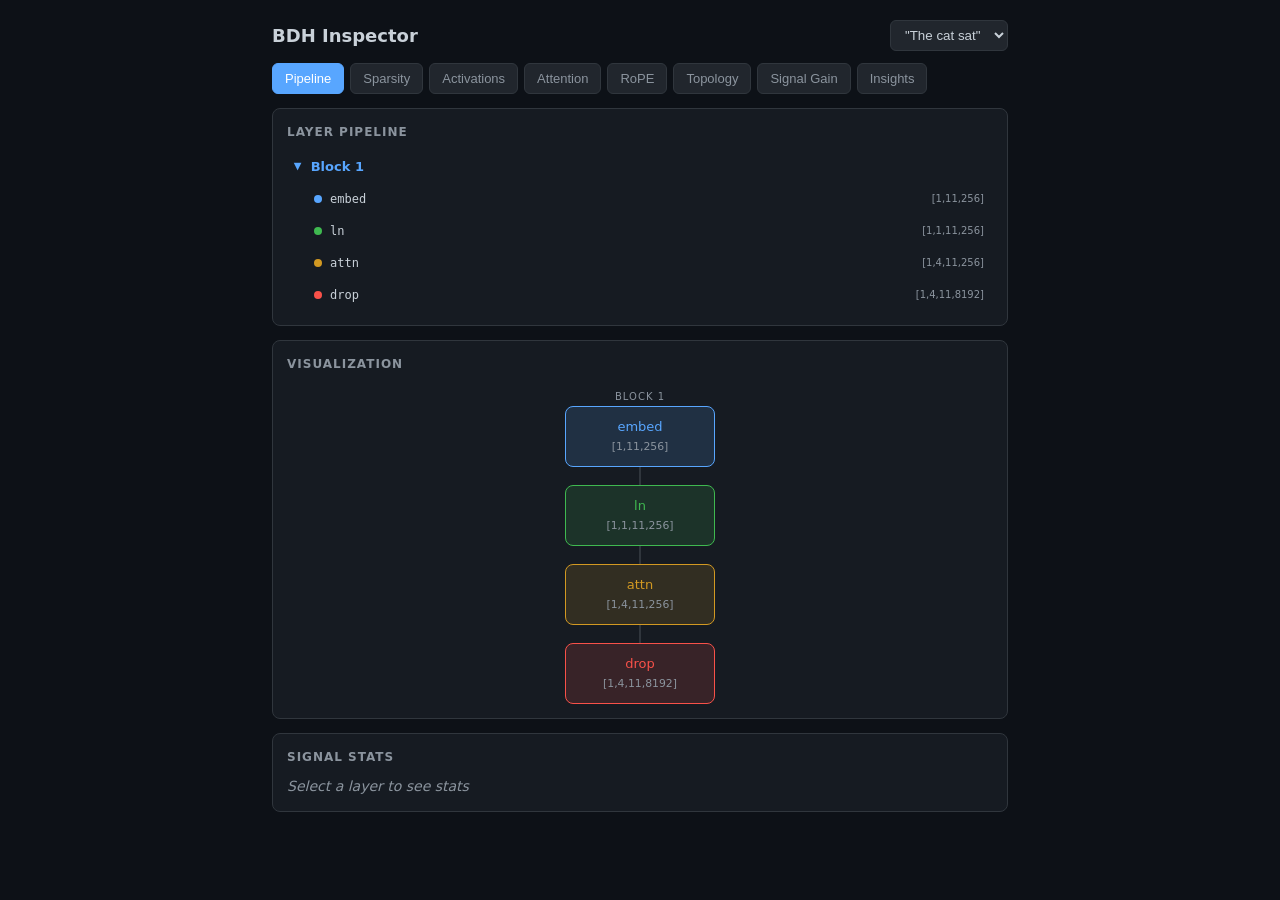
==== index.html @ 553205f7 "Update index.html" ====
<!DOCTYPE html>
<html lang="en">
<head>
<meta charset="UTF-8">
<meta name="viewport" content="width=device-width, initial-scale=1.0">
<title>BDH Inspector</title>
<link rel="stylesheet" href="styles.css">
</head>
<body>

<header class="top-bar">
  <h1>BDH Inspector</h1>
  <select id="inputSelect">
    <option value="0">"The cat sat"</option>
  </select>
</header>

<nav class="bottom-bar">
  <button class="signal-btn active" data-signal="pipeline">Pipeline</button>
  <button class="signal-btn" data-signal="sparsity">Sparsity</button>
  <button class="signal-btn" data-signal="activations">Activations</button>
  <button class="signal-btn" data-signal="attention">Attention</button>
  <button class="signal-btn" data-signal="rope">RoPE</button>
</nav>

<section class="card">
  <h3>Layer Pipeline</h3>
  <div id="treeContent"></div>
</section>

<section class="card">
  <h3>Visualization</h3>
  <div id="vizContainer"></div>
</section>

<section class="card">
  <h3>Signal Stats</h3>
  <div id="statsContent">
    <p class="placeholder">Select a layer to see stats</p>
  </div>
</section>


<script src="data.js"></script>
<script src="js/utils.js"></script>
<script src="js/pipeline.js"></script>
<script src="js/sparsity.js"></script>
<script src="js/comparison.js"></script>

<script src="js/app.js"></script>
<script src="js/topology.js"></script>
<script src="js/unlock.js"></script>

<script src="js/gain.js"></script>

<script src="js/insights.js"></script>
</body>
</html>
---- styles.css ----
* { margin:0; padding:0; box-sizing:border-box; }

:root{
  --bg:#0d1117; --panel:#161b22; --hover:#21262d; --border:#30363d;
  --text:#c9d1d9; --dim:#8b949e;
  --blue:#58a6ff; --green:#3fb950; --orange:#d29922; --red:#f85149;
}

body{
  background:var(--bg); color:var(--text);
  font:14px/1.5 system-ui,-apple-system,'Segoe UI',sans-serif;
  max-width:760px; margin:0 auto; padding:12px;
}

/* header */
.top-bar{ display:flex; align-items:center; justify-content:space-between; gap:10px; flex-wrap:wrap; padding:8px 0 12px; }
.top-bar h1{ font-size:18px; }
.top-bar select{ background:var(--hover); color:var(--text); border:1px solid var(--border); border-radius:6px; padding:6px 10px; }

/* signal buttons */
.bottom-bar{ display:flex; flex-wrap:wrap; gap:6px; margin-bottom:14px; }
.signal-btn{ background:var(--hover); color:var(--dim); border:1px solid var(--border); border-radius:6px; padding:7px 12px; font-size:13px; cursor:pointer; }
.signal-btn.active{ background:var(--blue); border-color:var(--blue); color:#fff; }

/* cards */
.card{ background:var(--panel); border:1px solid var(--border); border-radius:8px; padding:14px; margin-bottom:14px; }
.card h3{ font-size:12px; text-transform:uppercase; letter-spacing:1px; color:var(--dim); margin-bottom:10px; }

/* layer tree */
.block-header{ display:flex; align-items:center; gap:8px; color:var(--blue); font-weight:600; font-size:13px; padding:6px 8px; border-radius:6px; cursor:pointer; }
.block-header:hover{ background:var(--hover); }
.block-toggle{ font-size:10px; transition:transform .2s; }
.block-group.expanded .block-toggle{ transform:rotate(90deg); }
.block-items{ display:none; padding-left:18px; }
.block-group.expanded .block-items{ display:block; }
.layer-node{ display:flex; align-items:center; gap:8px; font-size:12px; padding:6px 8px; border-radius:6px; cursor:pointer; border:1px solid transparent; }
.layer-node:hover{ background:var(--hover); }
.layer-node.active{ border-color:var(--blue); background:rgba(88,166,255,.1); }
.node-dot{ width:8px; height:8px; border-radius:50%; }
.node-dot.embed{background:var(--blue)} .node-dot.ln{background:var(--green)}
.node-dot.attn{background:var(--orange)} .node-dot.drop{background:var(--red)}
.node-name{ font-family:monospace; }
.node-shape{ margin-left:auto; color:var(--dim); font-size:10px; }

/* stats */
.stat-row{ display:flex; justify-content:space-between; gap:10px; padding:6px 0; border-bottom:1px solid var(--border); font-size:13px; }
.stat-label{ color:var(--dim); }
.stat-value{ font-family:monospace; }
.stat-value.highlight{ color:var(--green); font-weight:600; }
.sparkline{ display:flex; align-items:flex-end; gap:2px; height:40px; margin-top:10px; padding:6px; background:var(--bg); border-radius:6px; }
.spark-bar{ flex:1; background:var(--blue); min-height:2px; opacity:.7; }
.placeholder{ color:var(--dim); font-style:italic; }

/* pipeline */
.pipeline-flow{ display:flex; flex-direction:column; align-items:center; }
.block-label{ font-size:10px; letter-spacing:1px; text-transform:uppercase; color:var(--dim); margin:6px 0 2px; }
.flow-node{ min-width:150px; text-align:center; padding:10px 16px; border-radius:8px; font-size:13px; }
.flow-node small{ color:var(--dim); }
.flow-node.embed{ background:rgba(88,166,255,.15); border:1px solid var(--blue); color:var(--blue); }
.flow-node.ln{ background:rgba(63,185,80,.15); border:1px solid var(--green); color:var(--green); }
.flow-node.attn{ background:rgba(210,153,34,.15); border:1px solid var(--orange); color:var(--orange); }
.flow-node.drop{ background:rgba(248,81,73,.15); border:1px solid var(--red); color:var(--red); }
.flow-connector{ width:2px; height:18px; background:var(--border); }
.flow-connector.dashed{ background:repeating-linear-gradient(to bottom,var(--border) 0 4px,transparent 4px 8px); }

/* sparsity */
.sparsity-bar-group{ margin-bottom:10px; }
.sparsity-label{ display:flex; justify-content:space-between; font-size:12px; margin-bottom:4px; }
.sparsity-track{ height:20px; background:var(--hover); border-radius:4px; overflow:hidden; display:flex; }
.sparsity-fill{ height:100%; }
.sparsity-fill.embed{background:var(--blue)} .sparsity-fill.ln{background:var(--green)}
.sparsity-fill.attn{background:var(--orange)} .sparsity-fill.drop{background:var(--red)}

/* comparison */
.comparison-grid{ display:grid; grid-template-columns:1fr; gap:12px; }
@media(min-width:600px){ .comparison-grid{ grid-template-columns:repeat(3,1fr); } }
.comparison-card{ background:var(--bg); border:1px solid var(--border); border-radius:8px; padding:12px; }
.comparison-card h4{ font-size:12px; color:var(--dim); margin-bottom:8px; }
.comparison-metric{ display:flex; justify-content:space-between; font-size:12px; padding:4px 0; }

/* locked / misc */
.locked-overlay{ text-align:center; padding:30px 10px; color:var(--dim); }
.lock-icon{ font-size:40px; margin-bottom:10px; opacity:.5; }
.locked-overlay h3{ margin-bottom:8px; color:var(--text); }
.locked-overlay p{ font-size:13px; max-width:400px; margin:0 auto; }
.viz-title{ font-size:14px; margin-bottom:10px; }
.viz-note{ color:var(--dim); font-size:12px; margin-top:10px; }
.attn-grid{ display:grid; grid-template-columns:repeat(auto-fit,minmax(160px,1fr)); gap:12px; }
.head-card{ background:var(--bg); border:1px solid var(--border); border-radius:8px; padding:10px; }
.head-card h4{ font-size:12px; color:var(--orange); margin-bottom:6px; }
.head-card canvas{ width:100%; image-rendering:pixelated; }
#ropeCanvas{ width:100%; background:var(--bg); border:1px solid var(--border); border-radius:8px; }
.level-select{ margin-bottom:10px; font-size:12px; color:var(--dim); }
.level-select select{ background:var(--hover); color:var(--text); border:1px solid var(--border); border-radius:6px; padding:4px 8px; }
.token-strip{ font-family:monospace; font-size:11px; color:var(--dim); margin-bottom:8px; }


.sparkline {
  display: flex !important;
  align-items: flex-end !important;
  gap: 2px !important;
  height: 36px !important;        
  margin-top: 8px !important;
  padding: 6px !important;
  background: var(--bg-dark) !important;
  border-radius: 6px !important;
  border: 1px solid var(--border) !important;
  overflow: visible !important;
}

.spark-bar {
  flex: 1 !important;              
  background: var(--accent-blue) !important;
  border-radius: 1px !important;
  min-height: 2px !important;
  opacity: 0.65 !important;       
  transition: transform 0.1s !important;
}


@media (max-width: 600px) {
  .sparkline {
    height: 30px !important;       
    margin-top: 6px !important;
    gap: 1px !important;           
  }

  .stat-row {
    font-size: 11px !important;    
    line-height: 1.3 !important;
    padding: 5px 0 !important;     
  }
}

@media (min-width: 768px) {
  .sparkline {
    height: 40px !important;
  }
}
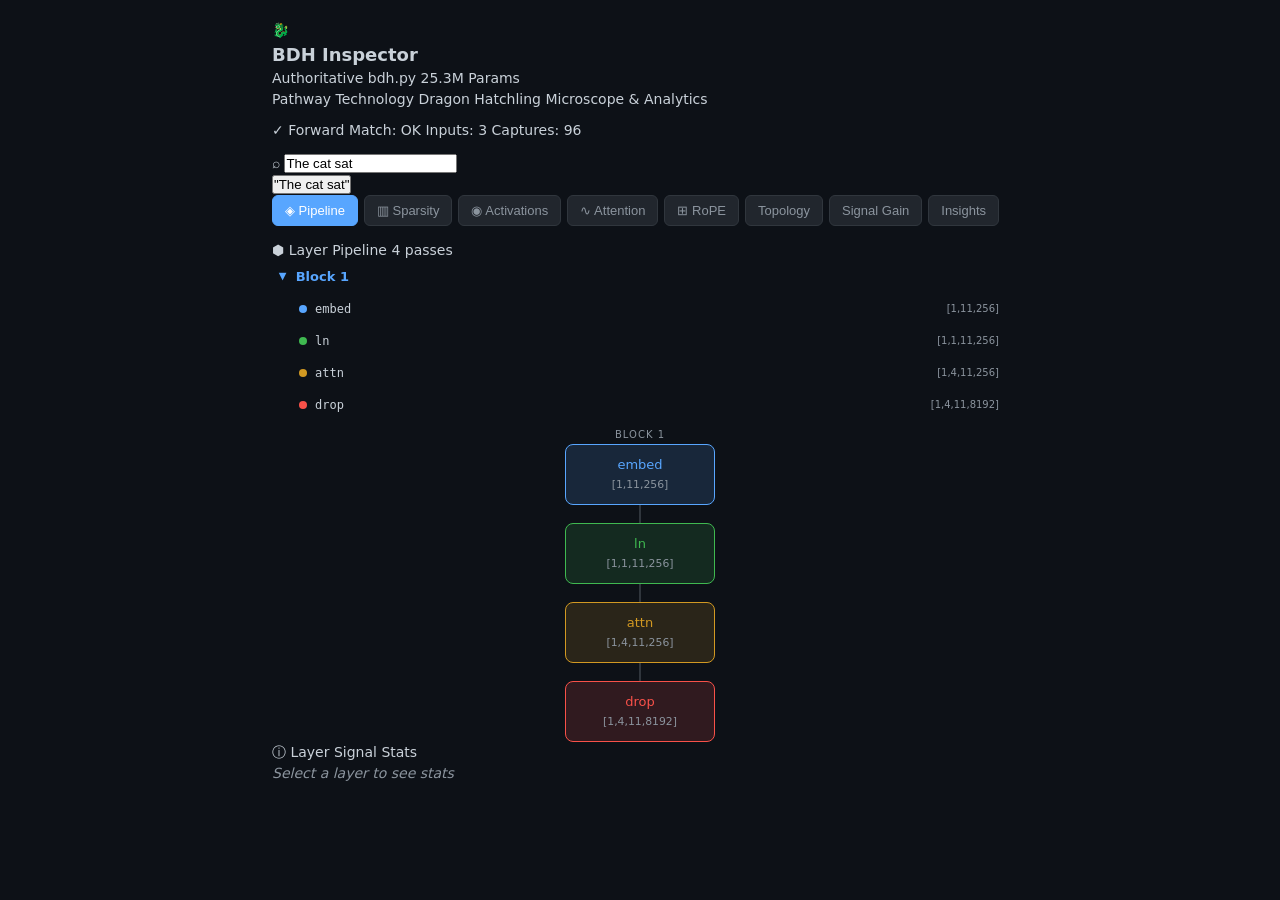
==== commit e4097fb8: "Update index.html" ====
--- a/index.html
+++ b/index.html
@@ -3,56 +3,109 @@
 <head>
 <meta charset="UTF-8">
 <meta name="viewport" content="width=device-width, initial-scale=1.0">
-<title>BDH Inspector</title>
+<title>BDH Inspector — Dragon Hatchling Microscope</title>
+<link rel="preconnect" href="https://fonts.googleapis.com">
+<link href="https://fonts.googleapis.com/css2?family=Inter:wght@400;500;600;700&family=JetBrains+Mono:wght@400;500;600&display=swap" rel="stylesheet">
 <link rel="stylesheet" href="styles.css">
 </head>
 <body>
 
 <header class="top-bar">
-  <h1>BDH Inspector</h1>
-  <select id="inputSelect">
-    <option value="0">"The cat sat"</option>
-  </select>
+  <div class="brand-block">
+    <div class="brand-row">
+      <span class="logo">🐉</span>
+      <h1>BDH Inspector</h1>
+      <span class="badge badge-green">Authoritative bdh.py</span>
+      <span class="badge">25.3M Params</span>
+    </div>
+    <p class="subtitle">Pathway Technology Dragon Hatchling Microscope &amp; Analytics</p>
+  </div>
+  <div class="status-chips">
+    <span class="chip chip-ok">✓ Forward Match: OK</span>
+    <span class="chip">Inputs: 3</span>
+    <span class="chip">Captures: 96</span>
+  </div>
 </header>
 
+<div class="probe-bar">
+  <div class="probe-input">
+    <span class="probe-icon">⌕</span>
+    <input id="probeText" type="text" readonly value="The cat sat">
+  </div>
+  <div class="presets" id="presetRow"></div>
+</div>
+
 <nav class="bottom-bar">
-  <button class="signal-btn active" data-signal="pipeline">Pipeline</button>
-  <button class="signal-btn" data-signal="sparsity">Sparsity</button>
-  <button class="signal-btn" data-signal="activations">Activations</button>
-  <button class="signal-btn" data-signal="attention">Attention</button>
-  <button class="signal-btn" data-signal="rope">RoPE</button>
+  <button class="signal-btn active" data-signal="pipeline">◈ Pipeline</button>
+  <button class="signal-btn" data-signal="sparsity">▥ Sparsity</button>
+  <button class="signal-btn" data-signal="activations">◉ Activations</button>
+  <button class="signal-btn" data-signal="attention">∿ Attention</button>
+  <button class="signal-btn" data-signal="rope">⊞ RoPE</button>
 </nav>
 
-<section class="card">
-  <h3>Layer Pipeline</h3>
-  <div id="treeContent"></div>
-</section>
+<div class="layout">
+  <aside class="sidebar">
+    <div class="side-head">
+      <span class="panel-label">⬢ Layer Pipeline</span>
+      <span class="side-count" id="passCount"></span>
+    </div>
+    <div class="side-body" id="treeContent"></div>
+  </aside>
 
-<section class="card">
-  <h3>Visualization</h3>
-  <div id="vizContainer"></div>
-</section>
+  <main class="main">
+    <section class="panel">
+      <div class="panel-body" id="vizContainer"></div>
+    </section>
+    <section class="panel">
+      <div class="panel-head"><span class="panel-label">ⓘ Layer Signal Stats</span></div>
+      <div class="panel-body" id="statsContent">
+        <p class="placeholder">Select a layer to see stats</p>
+      </div>
+    </section>
+  </main>
+</div>
 
-<section class="card">
-  <h3>Signal Stats</h3>
-  <div id="statsContent">
-    <p class="placeholder">Select a layer to see stats</p>
-  </div>
-</section>
-
+<select id="inputSelect" hidden>
+  <option value="0">"The cat sat"</option>
+  <option value="1">"Machine learning is"</option>
+  <option value="2">"The quick brown fox jumps over the lazy dog"</option>
+</select>
 
 <script src="data.js"></script>
 <script src="js/utils.js"></script>
 <script src="js/pipeline.js"></script>
 <script src="js/sparsity.js"></script>
 <script src="js/comparison.js"></script>
-
 <script src="js/app.js"></script>
 <script src="js/topology.js"></script>
 <script src="js/unlock.js"></script>
+<script src="js/gain.js"></script>
+<script src="js/insights.js"></script>
+<script>
+(function () {
+  var sel = document.getElementById('inputSelect');
+  var probe = document.getElementById('probeText');
+  var row = document.getElementById('presetRow');
+  var count = document.getElementById('passCount');
+  if (!sel || !row || typeof BDH_DATA === 'undefined') return;
 
-<script src="js/gain.js"></script>
+  BDH_DATA.inputs.forEach(function (inp, i) {
+    var b = document.createElement('button');
+    b.type = 'button'; b.className = 'preset-btn'; b.textContent = '"' + inp.text + '"';
+    b.addEventListener('click', function () { sel.value = String(i); sel.dispatchEvent(new Event('change')); });
+    row.appendChild(b);
+  });
 
-<script src="js/insights.js"></script>
+  function sync() {
+    var i = parseInt(sel.value) || 0;
+    var inp = BDH_DATA.inputs[i];
+    if (probe) probe.value = inp.text;
+    if (count) count.textContent = inp.captures.length + ' passes';
+    row.querySelectorAll('.preset-btn').forEach(function (x, j) { x.classList.toggle('active', j === i); });
+  }
+  sel.addEventListener('change', sync);
+  sync();
+})();
+</script>
 </body>
 </html>
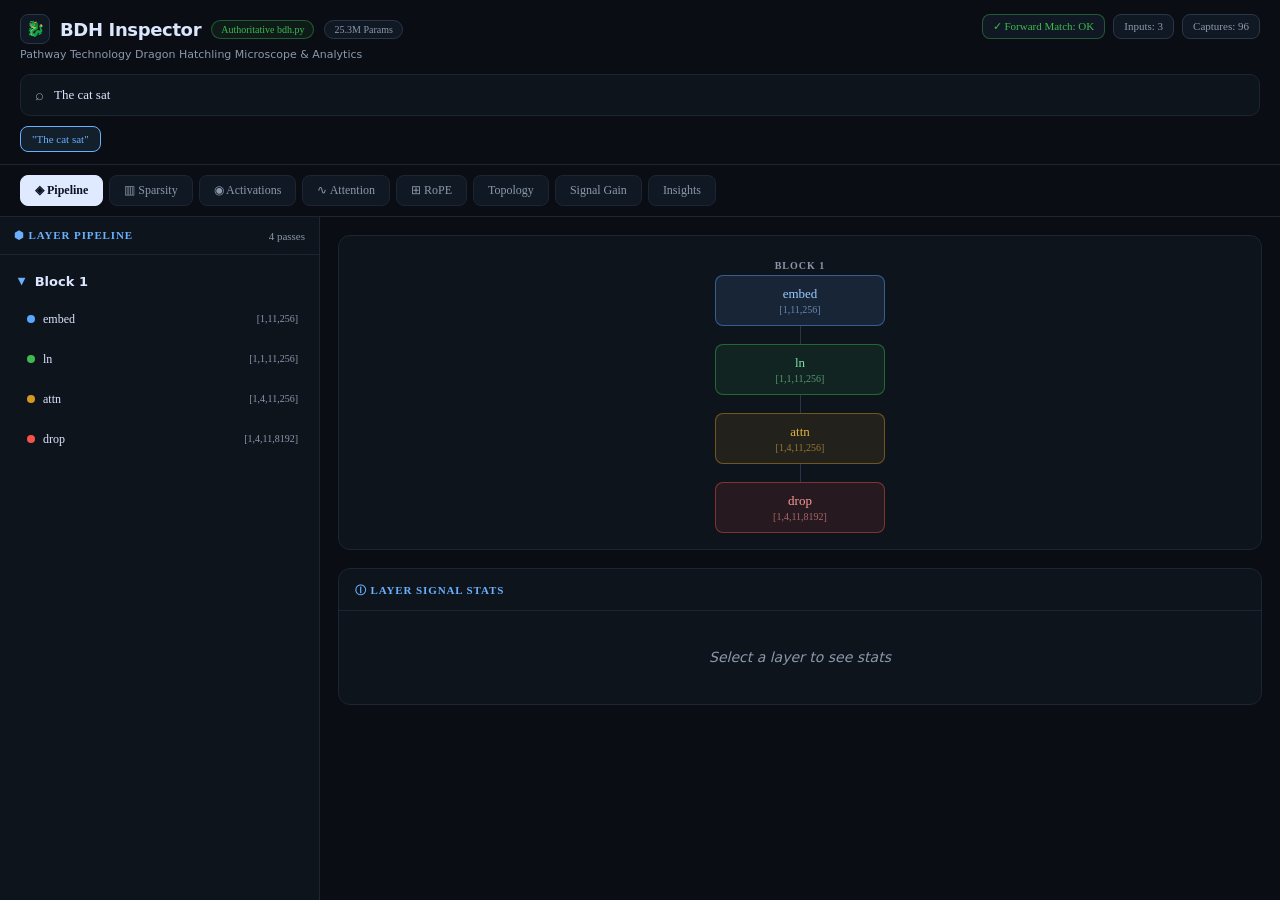
==== commit d240df3e: "Update index.html" ====
--- a/index.html
+++ b/index.html
@@ -81,6 +81,7 @@
 <script src="js/unlock.js"></script>
 <script src="js/gain.js"></script>
 <script src="js/insights.js"></script>
+<script src="js/live.js"></script>
 <script>
 (function () {
   var sel = document.getElementById('inputSelect');
--- a/styles.css
+++ b/styles.css
@@ -1,139 +1,165 @@
 * { margin:0; padding:0; box-sizing:border-box; }
 
 :root{
-  --bg:#0d1117; --panel:#161b22; --hover:#21262d; --border:#30363d;
-  --text:#c9d1d9; --dim:#8b949e;
-  --blue:#58a6ff; --green:#3fb950; --orange:#d29922; --red:#f85149;
+  --bg:#0a0e14; --panel:#0e141c; --panel2:#101823; --border:#1c2534; --border2:#2a3648;
+  --text:#dbe7ff; --dim:#8b98ab; --cyan:#6ab0ff; --green:#3fb950; --orange:#d29922; --red:#f85149; --blue:#58a6ff;
 }
 
-body{
-  background:var(--bg); color:var(--text);
-  font:14px/1.5 system-ui,-apple-system,'Segoe UI',sans-serif;
-  max-width:760px; margin:0 auto; padding:12px;
-}
+html,body{ height:100%; }
+body{ background:var(--bg); color:var(--text); font:14px/1.5 Inter,system-ui,sans-serif; display:flex; flex-direction:column; overflow:hidden; -webkit-font-smoothing:antialiased; }
+::-webkit-scrollbar{ width:8px; height:8px; }
+::-webkit-scrollbar-track{ background:rgba(255,255,255,0.02); }
+::-webkit-scrollbar-thumb{ background:rgba(255,255,255,0.1); border-radius:4px; }
 
 /* header */
-.top-bar{ display:flex; align-items:center; justify-content:space-between; gap:10px; flex-wrap:wrap; padding:8px 0 12px; }
-.top-bar h1{ font-size:18px; }
-.top-bar select{ background:var(--hover); color:var(--text); border:1px solid var(--border); border-radius:6px; padding:6px 10px; }
+.top-bar{ display:flex; align-items:flex-start; justify-content:space-between; gap:16px; padding:14px 20px 10px; flex-wrap:wrap; }
+.brand-row{ display:flex; align-items:center; gap:10px; flex-wrap:wrap; }
+.logo{ display:inline-flex; align-items:center; justify-content:center; width:30px; height:30px; border:1px solid var(--border2); border-radius:8px; background:var(--panel2); font-size:15px; }
+.top-bar h1{ font-size:18px; font-weight:700; letter-spacing:-0.02em; }
+.subtitle{ font-size:11px; color:var(--dim); margin-top:3px; }
+.badge{ font:500 10px 'JetBrains Mono'; color:var(--dim); border:1px solid var(--border2); border-radius:9999px; padding:3px 9px; background:var(--panel2); }
+.badge-green{ color:var(--green); border-color:rgba(63,185,80,0.4); background:rgba(63,185,80,0.08); }
+.status-chips{ display:flex; gap:8px; flex-wrap:wrap; }
+.chip{ font:500 11px 'JetBrains Mono'; color:var(--dim); border:1px solid var(--border2); border-radius:8px; padding:5px 10px; background:var(--panel2); }
+.chip-ok{ color:var(--green); border-color:rgba(63,185,80,0.4); }
 
-/* signal buttons */
-.bottom-bar{ display:flex; flex-wrap:wrap; gap:6px; margin-bottom:14px; }
-.signal-btn{ background:var(--hover); color:var(--dim); border:1px solid var(--border); border-radius:6px; padding:7px 12px; font-size:13px; cursor:pointer; }
-.signal-btn.active{ background:var(--blue); border-color:var(--blue); color:#fff; }
+/* probe bar */
+.probe-bar{ padding:0 20px 12px; display:flex; flex-direction:column; gap:10px; }
+.probe-input{ display:flex; align-items:center; gap:10px; background:var(--panel); border:1px solid var(--border); border-radius:10px; padding:9px 14px; }
+.probe-icon{ color:var(--dim); font-size:15px; }
+.probe-input input{ flex:1; background:transparent; border:none; outline:none; color:var(--text); font:500 13px 'JetBrains Mono'; }
+.presets{ display:flex; gap:8px; flex-wrap:wrap; }
+.preset-btn{ font:500 11px 'JetBrains Mono'; color:var(--dim); background:transparent; border:1px solid var(--border2); border-radius:8px; padding:6px 11px; cursor:pointer; }
+.preset-btn:hover{ color:var(--text); border-color:var(--cyan); }
+.preset-btn.active{ color:var(--cyan); border-color:var(--cyan); background:rgba(106,176,255,0.1); }
 
-/* cards */
-.card{ background:var(--panel); border:1px solid var(--border); border-radius:8px; padding:14px; margin-bottom:14px; }
-.card h3{ font-size:12px; text-transform:uppercase; letter-spacing:1px; color:var(--dim); margin-bottom:10px; }
+/* tabs */
+.bottom-bar{ display:flex; gap:6px; padding:10px 20px; border-top:1px solid var(--border); border-bottom:1px solid var(--border); overflow-x:auto; flex-shrink:0; }
+.signal-btn{ background:var(--panel2); border:1px solid var(--border); border-radius:8px; padding:7px 14px; font:500 12px 'JetBrains Mono'; color:var(--dim); cursor:pointer; white-space:nowrap; }
+.signal-btn:hover{ color:var(--text); border-color:var(--border2); }
+.signal-btn.active{ background:#dfe9ff; border-color:#dfe9ff; color:#0b1220; font-weight:600; }
+
+/* layout */
+.layout{ flex:1; display:flex; overflow:hidden; }
+.sidebar{ width:320px; background:var(--panel); border-right:1px solid var(--border); display:flex; flex-direction:column; flex-shrink:0; }
+.side-head{ display:flex; justify-content:space-between; align-items:center; padding:12px 14px; border-bottom:1px solid var(--border); }
+.panel-label{ font:600 11px 'JetBrains Mono'; letter-spacing:0.08em; text-transform:uppercase; color:var(--cyan); }
+.side-count{ font:500 11px 'JetBrains Mono'; color:var(--dim); }
+.side-body{ flex:1; overflow-y:auto; padding:10px; }
+.main{ flex:1; overflow-y:auto; padding:18px; display:flex; flex-direction:column; gap:18px; }
+
+/* panels */
+.panel{ background:var(--panel); border:1px solid var(--border); border-radius:12px; overflow:hidden; }
+.panel-head{ padding:10px 16px; border-bottom:1px solid var(--border); }
+.panel-body{ padding:16px; }
 
 /* layer tree */
-.block-header{ display:flex; align-items:center; gap:8px; color:var(--blue); font-weight:600; font-size:13px; padding:6px 8px; border-radius:6px; cursor:pointer; }
-.block-header:hover{ background:var(--hover); }
-.block-toggle{ font-size:10px; transition:transform .2s; }
+.block-header{ display:flex; align-items:center; gap:8px; color:var(--text); font-weight:600; font-size:13px; padding:7px 9px; border-radius:8px; cursor:pointer; }
+.block-header:hover{ background:var(--panel2); }
+.block-toggle{ font-size:10px; color:var(--cyan); transition:transform .2s; }
 .block-group.expanded .block-toggle{ transform:rotate(90deg); }
-.block-items{ display:none; padding-left:18px; }
+.block-items{ display:none; padding-left:6px; margin-top:2px; }
 .block-group.expanded .block-items{ display:block; }
-.layer-node{ display:flex; align-items:center; gap:8px; font-size:12px; padding:6px 8px; border-radius:6px; cursor:pointer; border:1px solid transparent; }
-.layer-node:hover{ background:var(--hover); }
-.layer-node.active{ border-color:var(--blue); background:rgba(88,166,255,.1); }
-.node-dot{ width:8px; height:8px; border-radius:50%; }
+.layer-node{ display:flex; align-items:center; gap:8px; font-size:12px; padding:8px 10px; border-radius:8px; cursor:pointer; border:1px solid transparent; margin-bottom:4px; color:var(--text); }
+.layer-node:hover{ background:var(--panel2); }
+.layer-node.active{ border-color:var(--cyan); background:rgba(106,176,255,0.08); }
+.node-dot{ width:8px; height:8px; border-radius:50%; flex-shrink:0; }
 .node-dot.embed{background:var(--blue)} .node-dot.ln{background:var(--green)}
 .node-dot.attn{background:var(--orange)} .node-dot.drop{background:var(--red)}
-.node-name{ font-family:monospace; }
-.node-shape{ margin-left:auto; color:var(--dim); font-size:10px; }
+.node-name{ font-family:'JetBrains Mono'; }
+.node-shape{ margin-left:auto; color:var(--dim); font:400 10px 'JetBrains Mono'; }
 
-/* stats */
-.stat-row{ display:flex; justify-content:space-between; gap:10px; padding:6px 0; border-bottom:1px solid var(--border); font-size:13px; }
-.stat-label{ color:var(--dim); }
-.stat-value{ font-family:monospace; }
+/* stats as cards */
+#statsContent{ display:grid; grid-template-columns:repeat(auto-fit,minmax(150px,1fr)); gap:10px; }
+#statsContent .stat-row{ flex-direction:column; align-items:flex-start; gap:6px; background:var(--bg); border:1px solid var(--border); border-radius:10px; padding:10px 12px; }
+.stat-label{ font:500 10px Inter; text-transform:uppercase; letter-spacing:0.08em; color:var(--dim); }
+.stat-value{ font:500 13px 'JetBrains Mono'; color:var(--text); }
 .stat-value.highlight{ color:var(--green); font-weight:600; }
-.sparkline{ display:flex; align-items:flex-end; gap:2px; height:40px; margin-top:10px; padding:6px; background:var(--bg); border-radius:6px; }
-.spark-bar{ flex:1; background:var(--blue); min-height:2px; opacity:.7; }
-.placeholder{ color:var(--dim); font-style:italic; }
+#statsContent .sparkline{ grid-column:1/-1; }
+#statsContent .placeholder{ grid-column:1/-1; }
+.sparkline{ display:flex; align-items:flex-end; gap:2px; height:40px; margin-top:4px; padding:6px; background:var(--bg); border:1px solid var(--border); border-radius:6px; }
+.spark-bar{ flex:1; background:var(--blue); min-height:2px; opacity:.75; border-radius:1px; }
+.placeholder{ color:var(--dim); font-style:italic; text-align:center; padding:20px 0; }
 
-/* pipeline */
+/* pipeline flow */
 .pipeline-flow{ display:flex; flex-direction:column; align-items:center; }
-.block-label{ font-size:10px; letter-spacing:1px; text-transform:uppercase; color:var(--dim); margin:6px 0 2px; }
-.flow-node{ min-width:150px; text-align:center; padding:10px 16px; border-radius:8px; font-size:13px; }
-.flow-node small{ color:var(--dim); }
-.flow-node.embed{ background:rgba(88,166,255,.15); border:1px solid var(--blue); color:var(--blue); }
-.flow-node.ln{ background:rgba(63,185,80,.15); border:1px solid var(--green); color:var(--green); }
-.flow-node.attn{ background:rgba(210,153,34,.15); border:1px solid var(--orange); color:var(--orange); }
-.flow-node.drop{ background:rgba(248,81,73,.15); border:1px solid var(--red); color:var(--red); }
-.flow-connector{ width:2px; height:18px; background:var(--border); }
-.flow-connector.dashed{ background:repeating-linear-gradient(to bottom,var(--border) 0 4px,transparent 4px 8px); }
+.block-label{ font:600 10px 'JetBrains Mono'; letter-spacing:0.1em; text-transform:uppercase; color:var(--dim); margin:8px 0 4px; }
+.flow-node{ min-width:170px; text-align:center; padding:10px 16px; border-radius:8px; font:500 13px 'JetBrains Mono'; }
+.flow-node small{ display:block; opacity:.6; font-size:10px; margin-top:2px; }
+.flow-node.embed{ background:rgba(88,166,255,0.12); border:1px solid rgba(88,166,255,0.45); color:#9ccaff; }
+.flow-node.ln{ background:rgba(63,185,80,0.1); border:1px solid rgba(63,185,80,0.45); color:#7ee2a8; }
+.flow-node.attn{ background:rgba(210,153,34,0.1); border:1px solid rgba(210,153,34,0.45); color:#e3b341; }
+.flow-node.drop{ background:rgba(248,81,73,0.1); border:1px solid rgba(248,81,73,0.45); color:#ff9a94; }
+.flow-connector{ width:1px; height:18px; background:var(--border2); }
+.flow-connector.dashed{ background:repeating-linear-gradient(to bottom,var(--border2) 0 4px,transparent 4px 8px); }
 
 /* sparsity */
-.sparsity-bar-group{ margin-bottom:10px; }
-.sparsity-label{ display:flex; justify-content:space-between; font-size:12px; margin-bottom:4px; }
-.sparsity-track{ height:20px; background:var(--hover); border-radius:4px; overflow:hidden; display:flex; }
+.sparsity-bar-group{ margin-bottom:12px; }
+.sparsity-label{ display:flex; justify-content:space-between; font:500 12px 'JetBrains Mono'; margin-bottom:5px; color:var(--text); }
+.sparsity-track{ height:12px; background:var(--panel2); border:1px solid var(--border); border-radius:9999px; overflow:hidden; }
 .sparsity-fill{ height:100%; }
 .sparsity-fill.embed{background:var(--blue)} .sparsity-fill.ln{background:var(--green)}
-.sparsity-fill.attn{background:var(--orange)} .sparsity-fill.drop{background:var(--red)}
+.sparsity-fill.attn{background:var(--orange)} .sparsity-fill.drop{background:#f0f6fc}
 
 /* comparison */
 .comparison-grid{ display:grid; grid-template-columns:1fr; gap:12px; }
-@media(min-width:600px){ .comparison-grid{ grid-template-columns:repeat(3,1fr); } }
-.comparison-card{ background:var(--bg); border:1px solid var(--border); border-radius:8px; padding:12px; }
-.comparison-card h4{ font-size:12px; color:var(--dim); margin-bottom:8px; }
-.comparison-metric{ display:flex; justify-content:space-between; font-size:12px; padding:4px 0; }
+@media(min-width:700px){ .comparison-grid{ grid-template-columns:repeat(3,1fr); } }
+.comparison-card{ background:var(--bg); border:1px solid var(--border); border-radius:10px; padding:12px; }
+.comparison-card h4{ font:600 11px 'JetBrains Mono'; color:var(--dim); margin-bottom:8px; }
+.comparison-metric{ display:flex; justify-content:space-between; font:400 12px 'JetBrains Mono'; padding:4px 0; color:var(--text); }
 
 /* locked / misc */
-.locked-overlay{ text-align:center; padding:30px 10px; color:var(--dim); }
-.lock-icon{ font-size:40px; margin-bottom:10px; opacity:.5; }
+.locked-overlay{ text-align:center; padding:32px 12px; color:var(--dim); }
+.lock-icon{ font-size:36px; margin-bottom:10px; opacity:.5; }
 .locked-overlay h3{ margin-bottom:8px; color:var(--text); }
-.locked-overlay p{ font-size:13px; max-width:400px; margin:0 auto; }
-.viz-title{ font-size:14px; margin-bottom:10px; }
-.viz-note{ color:var(--dim); font-size:12px; margin-top:10px; }
+.locked-overlay p{ font-size:13px; max-width:420px; margin:0 auto; }
+.viz-title{ font-size:14px; font-weight:600; margin-bottom:12px; color:var(--text); }
+.viz-note{ color:var(--dim); font-size:12px; margin-top:12px; line-height:1.6; }
 .attn-grid{ display:grid; grid-template-columns:repeat(auto-fit,minmax(160px,1fr)); gap:12px; }
-.head-card{ background:var(--bg); border:1px solid var(--border); border-radius:8px; padding:10px; }
-.head-card h4{ font-size:12px; color:var(--orange); margin-bottom:6px; }
+.head-card{ background:var(--bg); border:1px solid var(--border); border-radius:10px; padding:10px; }
+.head-card h4{ font:600 12px 'JetBrains Mono'; color:var(--orange); margin-bottom:6px; }
 .head-card canvas{ width:100%; image-rendering:pixelated; }
-#ropeCanvas{ width:100%; background:var(--bg); border:1px solid var(--border); border-radius:8px; }
+#ropeCanvas{ width:100%; background:var(--bg); border:1px solid var(--border); border-radius:10px; }
 .level-select{ margin-bottom:10px; font-size:12px; color:var(--dim); }
-.level-select select{ background:var(--hover); color:var(--text); border:1px solid var(--border); border-radius:6px; padding:4px 8px; }
-.token-strip{ font-family:monospace; font-size:11px; color:var(--dim); margin-bottom:8px; }
+.level-select select{ background:var(--panel2); color:var(--text); border:1px solid var(--border); border-radius:6px; padding:4px 8px; }
+.token-strip{ font:400 11px 'JetBrains Mono'; color:var(--dim); margin-bottom:8px; }
 
-
-.sparkline {
-  display: flex !important;
-  align-items: flex-end !important;
-  gap: 2px !important;
-  height: 36px !important;        
-  margin-top: 8px !important;
-  padding: 6px !important;
-  background: var(--bg-dark) !important;
-  border-radius: 6px !important;
-  border: 1px solid var(--border) !important;
-  overflow: visible !important;
+/* mobile */
+@media(max-width:1023px){
+  body{ overflow:auto; }
+  .layout{ flex-direction:column; overflow:visible; }
+  .sidebar{ width:100%; border-right:none; border-bottom:1px solid var(--border); max-height:260px; }
+  .main{ overflow:visible; padding:14px; }
+  .status-chips{ display:none; }
 }
 
-.spark-bar {
-  flex: 1 !important;              
-  background: var(--accent-blue) !important;
-  border-radius: 1px !important;
-  min-height: 2px !important;
-  opacity: 0.65 !important;       
-  transition: transform 0.1s !important;
+/* ==== PATCH v2 (append at very end) ==== */
+#statsContent .stat-row{
+  display:flex !important;
+  flex-direction:column !important;
+  align-items:flex-start !important;
+  gap:6px !important;
+}
+#statsContent .sparkline{
+  grid-column:1/-1 !important;
+  height:60px !important;
+  overflow:hidden !important;
+}
+#statsContent .spark-bar{ max-height:100% !important; }
+
+@media(max-width:1023px){
+  .bottom-bar{ flex-wrap:wrap !important; overflow-x:visible !important; }
+  body{ overflow:auto !important; }
+  .layout{ flex-direction:column !important; overflow:visible !important; }
+  .sidebar{ width:100% !important; max-height:280px !important; }
+  .main{ overflow:visible !important; }
 }
 
 
-@media (max-width: 600px) {
-  .sparkline {
-    height: 30px !important;       
-    margin-top: 6px !important;
-    gap: 1px !important;           
-  }
+/* ==== PATCH v3 - internal scrolling ==== */
+.main{ overflow-y:auto !important; }
+.main .panel{ flex-shrink:0 !important; }
 
-  .stat-row {
-    font-size: 11px !important;    
-    line-height: 1.3 !important;
-    padding: 5px 0 !important;     
-  }
-}
-
-@media (min-width: 768px) {
-  .sparkline {
-    height: 40px !important;
-  }
-}
+#vizContainer{ max-height:65vh; overflow-y:auto; }
+#statsContent{ max-height:45vh; overflow-y:auto; }
+.side-body{ max-height:70vh; overflow-y:auto; }
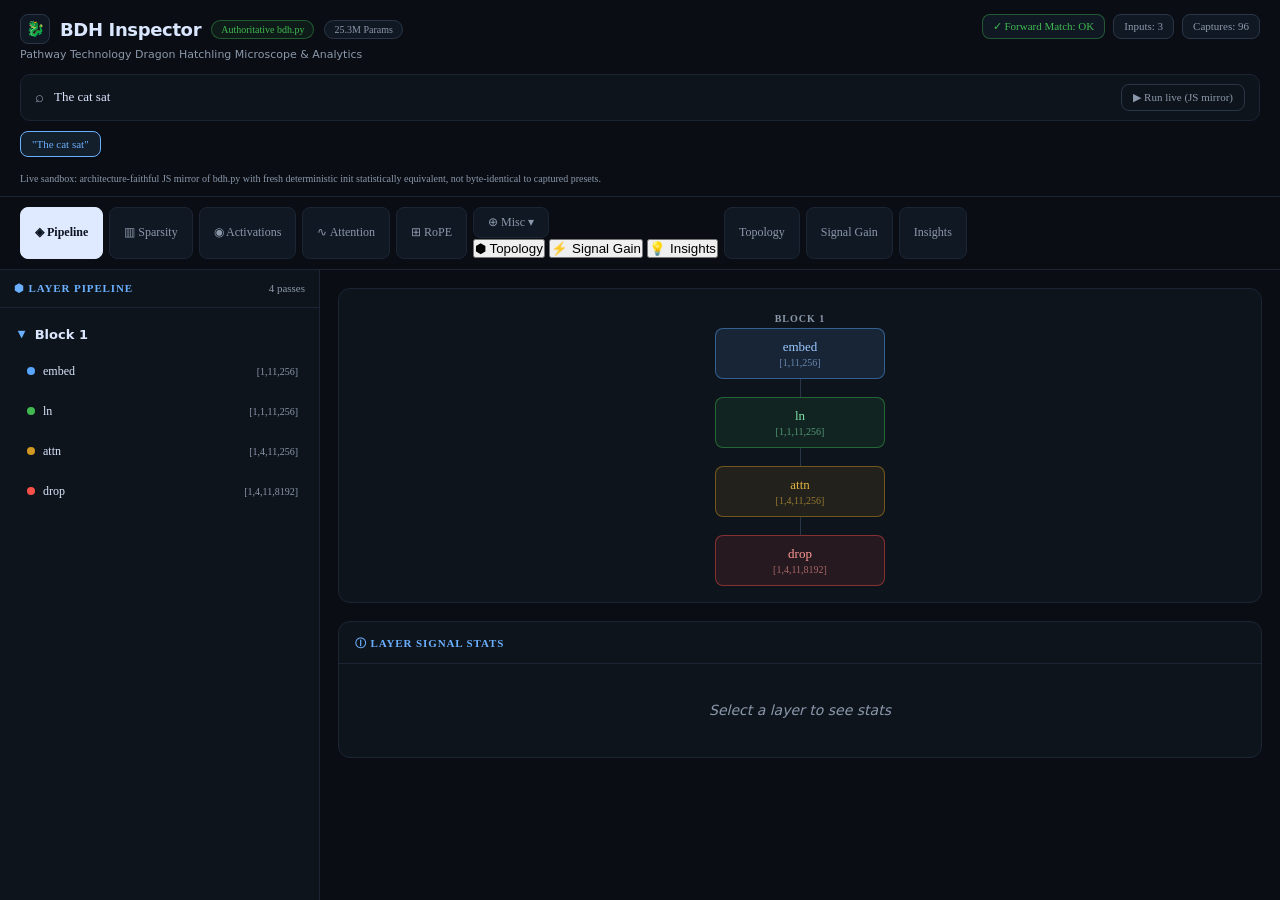
==== commit 336e6a9b: "Update index.html" ====
--- a/index.html
+++ b/index.html
@@ -41,6 +41,15 @@
   <button class="signal-btn" data-signal="activations">◉ Activations</button>
   <button class="signal-btn" data-signal="attention">∿ Attention</button>
   <button class="signal-btn" data-signal="rope">⊞ RoPE</button>
+  
+  <div class="misc-container">
+    <button class="signal-btn misc-btn" id="miscToggle">⊕ Misc ▾</button>
+    <div class="misc-dropdown" id="miscDropdown">
+      <button class="misc-option" data-signal="topology">⬢ Topology</button>
+      <button class="misc-option" data-signal="gain">⚡ Signal Gain</button>
+      <button class="misc-option" data-signal="insights">💡 Insights</button>
+    </div>
+  </div>
 </nav>
 
 <div class="layout">
@@ -82,6 +91,7 @@
 <script src="js/gain.js"></script>
 <script src="js/insights.js"></script>
 <script src="js/live.js"></script>
+
 <script>
 (function () {
   var sel = document.getElementById('inputSelect');
@@ -107,6 +117,57 @@
   sel.addEventListener('change', sync);
   sync();
 })();
+
+// Miscellaneous dropdown controller
+(function () {
+  var toggle = document.getElementById('miscToggle');
+  var dropdown = document.getElementById('miscDropdown');
+  if (!toggle || !dropdown) return;
+
+  toggle.addEventListener('click', function (e) {
+    e.stopPropagation();
+    dropdown.classList.toggle('open');
+  });
+
+  dropdown.querySelectorAll('.misc-option').forEach(function (opt) {
+    opt.addEventListener('click', function (e) {
+      e.stopPropagation();
+      var signal = opt.getAttribute('data-signal');
+      
+      // Deactivate all main tabs
+      document.querySelectorAll('.bottom-bar > .signal-btn').forEach(function (b) {
+        b.classList.remove('active');
+      });
+      
+      // Activate misc button
+      toggle.classList.add('active');
+      toggle.textContent = '⊕ ' + opt.textContent.trim() + ' ▾';
+      
+      // Trigger the signal change
+      document.querySelectorAll('.signal-btn').forEach(function (b) {
+        if (b.getAttribute('data-signal') === signal) {
+          b.click();
+        }
+      });
+      
+      // Close dropdown
+      dropdown.classList.remove('open');
+    });
+  });
+
+  // Close dropdown when clicking outside
+  document.addEventListener('click', function () {
+    dropdown.classList.remove('open');
+  });
+
+  // Reset misc button when main tab clicked
+  document.querySelectorAll('.bottom-bar > .signal-btn').forEach(function (b) {
+    b.addEventListener('click', function () {
+      toggle.classList.remove('active');
+      toggle.textContent = '⊕ Misc ▾';
+    });
+  });
+})();
 </script>
 </body>
 </html>
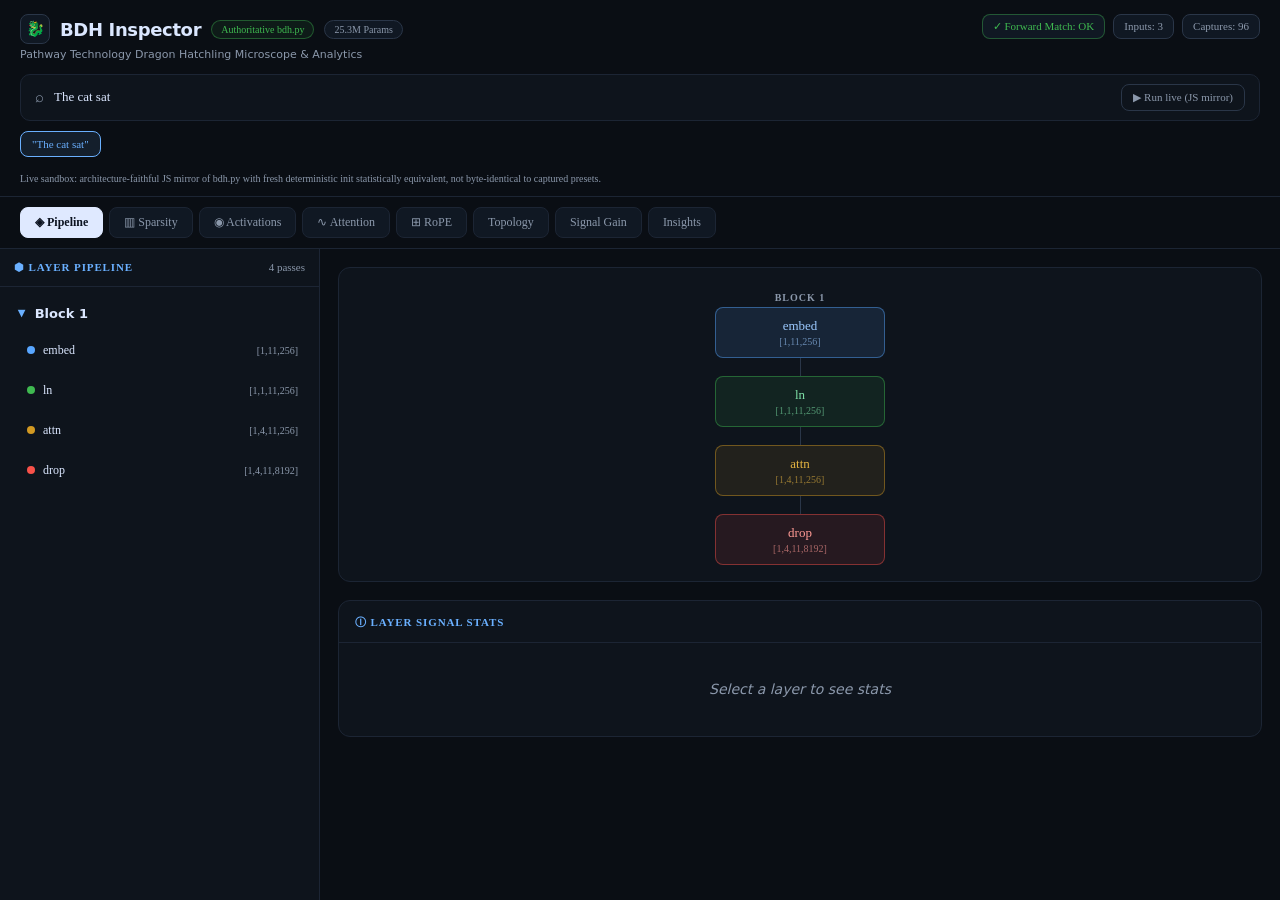
==== commit d605c083: "Update index.html" ====
--- a/index.html
+++ b/index.html
@@ -41,15 +41,6 @@
   <button class="signal-btn" data-signal="activations">◉ Activations</button>
   <button class="signal-btn" data-signal="attention">∿ Attention</button>
   <button class="signal-btn" data-signal="rope">⊞ RoPE</button>
-  
-  <div class="misc-container">
-    <button class="signal-btn misc-btn" id="miscToggle">⊕ Misc ▾</button>
-    <div class="misc-dropdown" id="miscDropdown">
-      <button class="misc-option" data-signal="topology">⬢ Topology</button>
-      <button class="misc-option" data-signal="gain">⚡ Signal Gain</button>
-      <button class="misc-option" data-signal="insights">💡 Insights</button>
-    </div>
-  </div>
 </nav>
 
 <div class="layout">
@@ -91,7 +82,6 @@
 <script src="js/gain.js"></script>
 <script src="js/insights.js"></script>
 <script src="js/live.js"></script>
-
 <script>
 (function () {
   var sel = document.getElementById('inputSelect');
@@ -117,57 +107,6 @@
   sel.addEventListener('change', sync);
   sync();
 })();
-
-// Miscellaneous dropdown controller
-(function () {
-  var toggle = document.getElementById('miscToggle');
-  var dropdown = document.getElementById('miscDropdown');
-  if (!toggle || !dropdown) return;
-
-  toggle.addEventListener('click', function (e) {
-    e.stopPropagation();
-    dropdown.classList.toggle('open');
-  });
-
-  dropdown.querySelectorAll('.misc-option').forEach(function (opt) {
-    opt.addEventListener('click', function (e) {
-      e.stopPropagation();
-      var signal = opt.getAttribute('data-signal');
-      
-      // Deactivate all main tabs
-      document.querySelectorAll('.bottom-bar > .signal-btn').forEach(function (b) {
-        b.classList.remove('active');
-      });
-      
-      // Activate misc button
-      toggle.classList.add('active');
-      toggle.textContent = '⊕ ' + opt.textContent.trim() + ' ▾';
-      
-      // Trigger the signal change
-      document.querySelectorAll('.signal-btn').forEach(function (b) {
-        if (b.getAttribute('data-signal') === signal) {
-          b.click();
-        }
-      });
-      
-      // Close dropdown
-      dropdown.classList.remove('open');
-    });
-  });
-
-  // Close dropdown when clicking outside
-  document.addEventListener('click', function () {
-    dropdown.classList.remove('open');
-  });
-
-  // Reset misc button when main tab clicked
-  document.querySelectorAll('.bottom-bar > .signal-btn').forEach(function (b) {
-    b.addEventListener('click', function () {
-      toggle.classList.remove('active');
-      toggle.textContent = '⊕ Misc ▾';
-    });
-  });
-})();
 </script>
 </body>
 </html>
--- a/styles.css
+++ b/styles.css
@@ -162,4 +162,61 @@
 
 #vizContainer{ max-height:65vh; overflow-y:auto; }
 #statsContent{ max-height:45vh; overflow-y:auto; }
-.side-body{ max-height:70vh; overflow-y:auto; }+.side-body{ max-height:70vh; overflow-y:auto; }
+
+
+/* Miscellaneous Dropdown */
+.misc-container {
+  position: relative;
+  display: inline-block;
+}
+
+.misc-btn {
+  position: relative;
+}
+
+.misc-dropdown {
+  position: absolute;
+  top: calc(100% + 6px);
+  right: 0;
+  background: var(--panel);
+  border: 1px solid var(--border);
+  border-radius: 8px;
+  padding: 6px;
+  min-width: 160px;
+  box-shadow: 0 8px 24px rgba(0, 0, 0, 0.4);
+  opacity: 0;
+  visibility: hidden;
+  transform: translateY(-8px);
+  transition: all 0.2s ease;
+  z-index: 1000;
+}
+
+.misc-dropdown.open {
+  opacity: 1;
+  visibility: visible;
+  transform: translateY(0);
+}
+
+.misc-option {
+  display: block;
+  width: 100%;
+  background: transparent;
+  border: none;
+  color: var(--dim);
+  font: 500 12px 'JetBrains Mono';
+  padding: 8px 12px;
+  text-align: left;
+  border-radius: 6px;
+  cursor: pointer;
+  transition: all 0.15s ease;
+}
+
+.misc-option:hover {
+  background: var(--panel2);
+  color: var(--text);
+}
+
+.misc-option:active {
+  background: var(--border);
+}
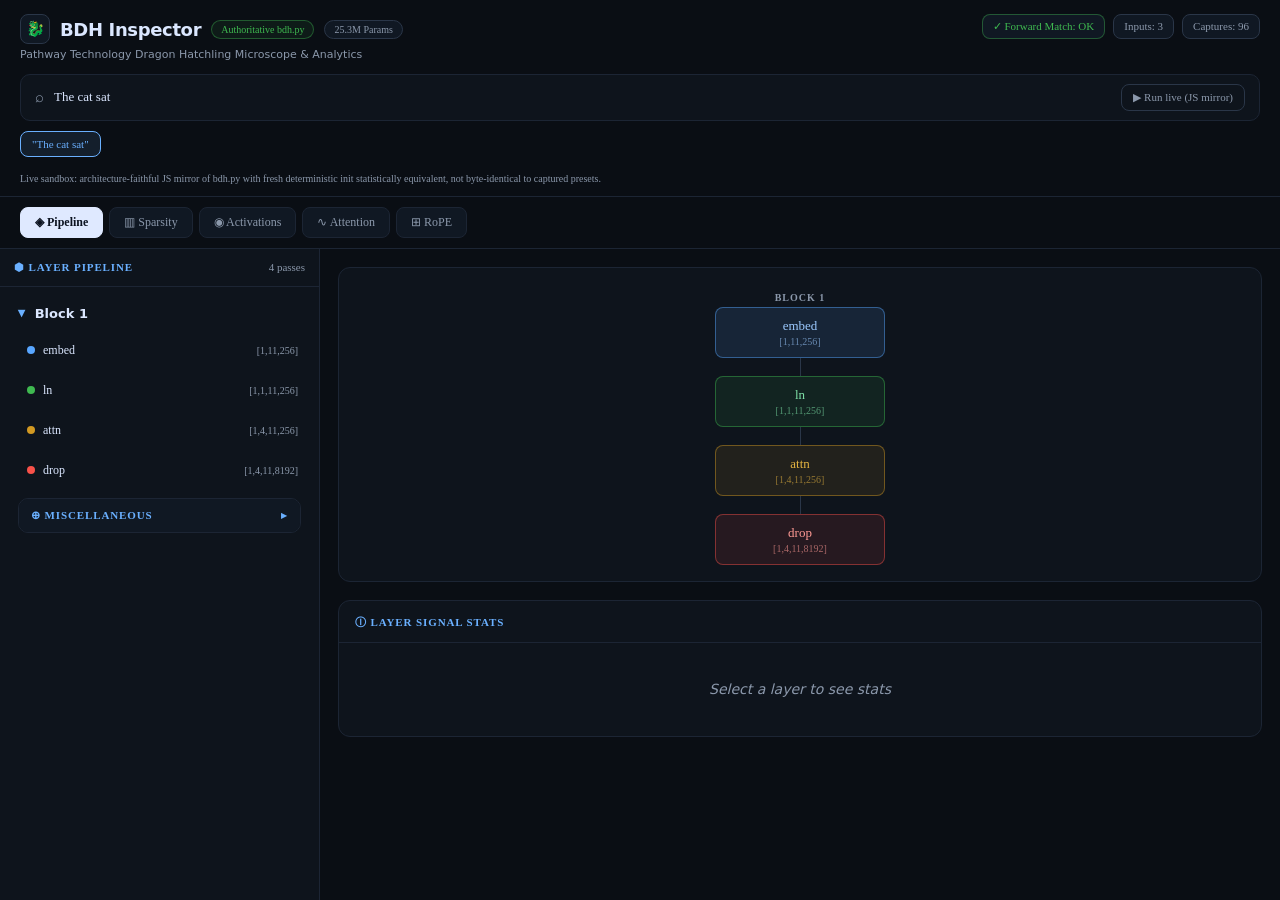
==== commit ee5a6ec9: "Update index.html" ====
--- a/index.html
+++ b/index.html
@@ -7,6 +7,16 @@
 <link rel="preconnect" href="https://fonts.googleapis.com">
 <link href="https://fonts.googleapis.com/css2?family=Inter:wght@400;500;600;700&family=JetBrains+Mono:wght@400;500;600&display=swap" rel="stylesheet">
 <link rel="stylesheet" href="styles.css">
+<style>
+/* Miscellaneous box (sidebar) */
+.misc-box{ margin:10px 8px 12px; border:1px solid var(--border); border-radius:10px; background:var(--panel); overflow:hidden; }
+.misc-toggle{ width:100%; display:flex; justify-content:space-between; align-items:center; background:var(--panel2); border:none; color:var(--cyan); font:600 11px 'JetBrains Mono'; letter-spacing:.08em; text-transform:uppercase; padding:10px 12px; cursor:pointer; }
+.misc-toggle:hover{ background:var(--border); }
+.misc-panel{ display:none; padding:8px; }
+.misc-box.open .misc-panel{ display:block; }
+.misc-panel .signal-btn{ display:block; width:100%; margin:0 0 6px; text-align:left; background:var(--bg); }
+.misc-panel .signal-btn:last-child{ margin-bottom:0; }
+</style>
 </head>
 <body>
 
@@ -107,6 +117,26 @@
   sel.addEventListener('change', sync);
   sync();
 })();
+
+/* Move Topology / Signal Gain / Insights into a sidebar Misc box (non-destructive) */
+(function () {
+  var sideBody = document.querySelector('.side-body');
+  if (!sideBody) return;
+  var box = document.createElement('div');
+  box.className = 'misc-box';
+  box.innerHTML = '<button type="button" class="misc-toggle" id="miscToggle"><span>⊕ Miscellaneous</span><span id="miscArrow">▸</span></button><div class="misc-panel" id="miscPanel"></div>';
+  sideBody.appendChild(box);
+  var panel = box.querySelector('#miscPanel');
+  ['topoBtn', 'gainBtn', 'insightsBtn'].forEach(function (id) {
+    var b = document.getElementById(id);
+    if (b) panel.appendChild(b);
+  });
+  var arrow = box.querySelector('#miscArrow');
+  box.querySelector('#miscToggle').addEventListener('click', function () {
+    box.classList.toggle('open');
+    arrow.textContent = box.classList.contains('open') ? '▾' : '▸';
+  });
+})();
 </script>
 </body>
 </html>
